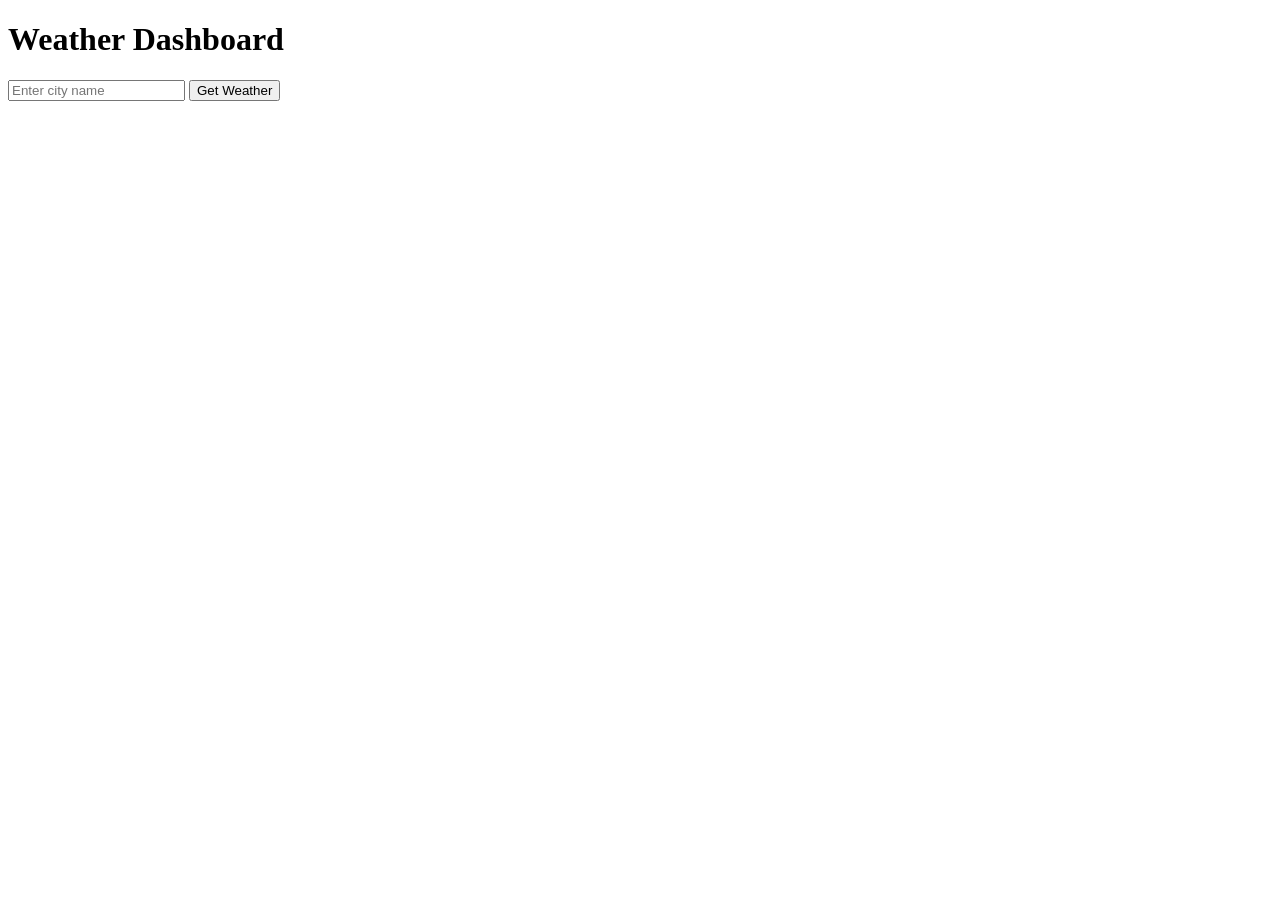
==== index.html @ 109c78dd "Create HTML file for weather dashboard" ====
<!DOCTYPE html>
<html lang="en">
<head>
    <meta charset="UTF-8">
    <meta name="viewport" content="width=device-width, initial-scale=1.0">
    <title>Weather Dashboard</title>
    <link rel="stylesheet" href="styles.css">
</head>
<body>
    <div class="container">
        <h1>Weather Dashboard</h1>
        <input type="text" id="city" placeholder="Enter city name">
        <button id="fetch-weather">Get Weather</button>
        <div id="weather-results"></div>
    </div>
    <script src="script.js"></script>
</body>
</html>
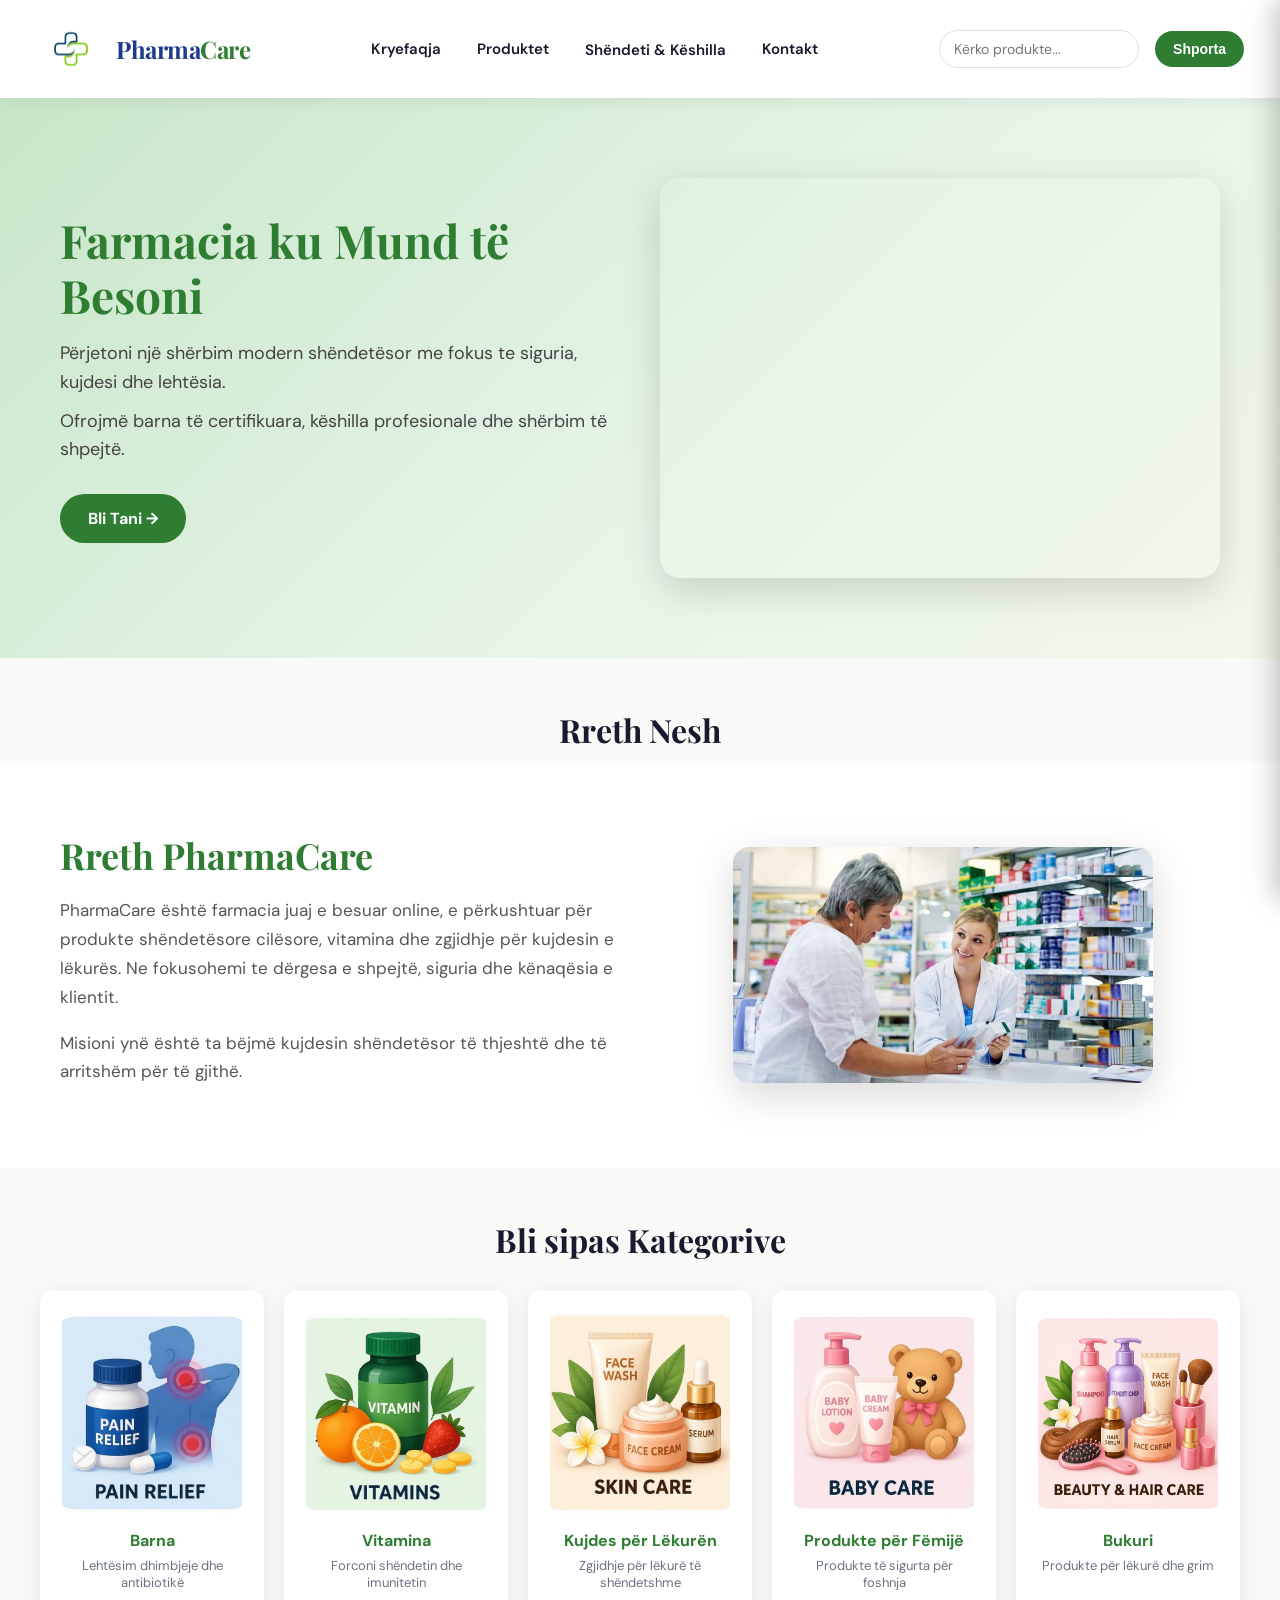
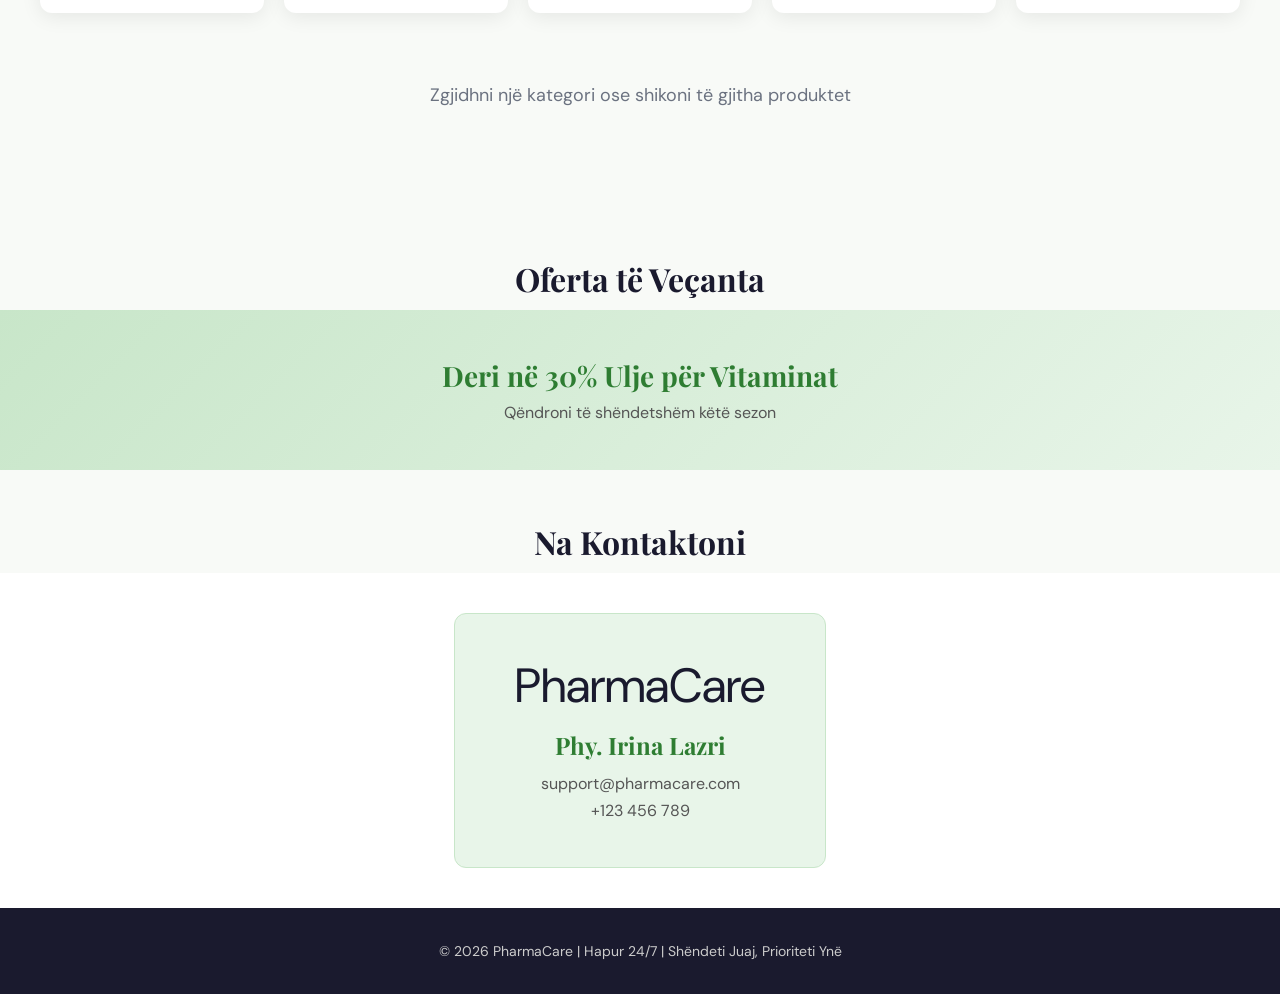
==== commit 9914499a: "Update website" ====
--- a/index.html
+++ b/index.html
@@ -1,18 +1,349 @@
 <!DOCTYPE html>
-<html lang="en">
+<html lang="sq">
+
 <head>
     <meta charset="UTF-8">
-    <meta name="viewport" content="width=device-width, initial-scale=1.0">
-    <title>Weather Dashboard</title>
-    <link rel="stylesheet" href="styles.css">
+    <title>PharmaCare</title>
+    <link rel="preconnect" href="https://fonts.googleapis.com">
+    <link
+        href="https://fonts.googleapis.com/css2?family=DM+Sans:wght@400;500;600;700&family=Playfair+Display:wght@700&display=swap"
+        rel="stylesheet">
+    <link rel="stylesheet" href="style.css">
 </head>
+
 <body>
-    <div class="container">
-        <h1>Weather Dashboard</h1>
-        <input type="text" id="city" placeholder="Enter city name">
-        <button id="fetch-weather">Get Weather</button>
-        <div id="weather-results"></div>
+    <header>
+        <div class="logo">
+            <img src="images/logo.jpeg" alt="Logoja PharmaCare">
+            <h1 class="logo-text">
+                <span class="blue">Pharma</span><span class="green">Care</span>
+            </h1>
+        </div>
+        <nav class="nav-center">
+            <a href="#" onclick="showHome()">Kryefaqja</a>
+            <a href="#" onclick="displayProducts(getProducts(), true)">Produktet</a>
+            <div class="dropdown">
+                <a href="#" onclick="toggleHealthMenu()">Shëndeti & Këshilla</a>
+                <div class="mega-menu" id="healthMenu">
+                    <div class="menu-left">
+                        <ul>
+                            <li onclick="showHealthInfo('asthma')">Astma & Alergjitë</li>
+                            <li onclick="showHealthInfo('cold')">Ftohja & Gripi</li>
+                            <li onclick="showHealthInfo('coronavirus')">Coronavirus</li>
+                            <li onclick="showHealthInfo('diabetes')">Diabeti</li>
+                            <li onclick="showHealthInfo('hair')">Kujdesi për Flokët</li>
+                            <li onclick="showHealthInfo('mens')">Shëndeti i Burrave</li>
+                            <li onclick="showHealthInfo('mother')">Nëna & Foshnja</li>
+                            <li onclick="showHealthInfo('doctor')">Këshilla Online nga Mjeku</li>
+                            <li onclick="showHealthInfo('oral')">Shëndeti Oral</li>
+                            <li onclick="showHealthInfo('pain')">Menaxhimi i Dhimbjes</li>
+                            <li onclick="showHealthInfo('skin')">Kujdesi për Lëkurën</li>
+                            <li onclick="showHealthInfo('smoking')">Ndalimi i Duhanit</li>
+                        </ul>
+                    </div>
+                    <div class="menu-right" id="healthInfoPanel">
+                        <h3>Shëndeti & Këshilla</h3>
+                        <p>Zgjidhni një kategori për të parë informacion dhe rekomandime.</p>
+                    </div>
+                </div>
+            </div>
+            <a href="#contact">Kontakt</a>
+        </nav>
+        <input type="text" id="search" placeholder="Kërko produkte..." oninput="searchProducts()">
+        <button class="cart-btn" onclick="toggleCart()">Shporta <span id="cartCount" class="cart-count">0</span></button>
+    </header>
+
+    <section class="hero">
+        <div class="hero-text">
+            <h2>Farmacia ku Mund të Besoni</h2>
+            <p>Përjetoni një shërbim modern shëndetësor me fokus te siguria, kujdesi dhe lehtësia.</p>
+            <p>Ofrojmë barna të certifikuara, këshilla profesionale dhe shërbim të shpejtë.</p>
+            <button class="cta-btn" onclick="displayProducts(getProducts(), true)">Bli Tani &rarr;</button>
+        </div>
+        <div class="hero-video">
+            <video autoplay muted loop>
+                <source src="images/pharmacy.mp4.mp4" type="video/mp4">
+                Shfletuesi juaj nuk e mbështet videon.
+            </video>
+        </div>
+    </section>
+
+    <h2 class="section-title">Rreth Nesh</h2>
+    <section class="about">
+        <div class="about-text">
+            <h2>Rreth PharmaCare</h2>
+            <p>PharmaCare është farmacia juaj e besuar online, e përkushtuar për produkte shëndetësore cilësore,
+                vitamina dhe zgjidhje për kujdesin e lëkurës. Ne fokusohemi te dërgesa e shpejtë, siguria dhe kënaqësia e klientit.</p>
+            <p>Misioni ynë është ta bëjmë kujdesin shëndetësor të thjeshtë dhe të arritshëm për të gjithë.</p>
+        </div>
+        <div class="about-image">
+            <img src="images/pharmacy-team.jpeg" alt="Ekipi i farmacisë">
+        </div>
+    </section>
+
+    <h2 class="section-title">Bli sipas Kategorive</h2>
+    <section class="categories">
+        <div class="card" onclick="filterCategory('Medicine')">
+            <img src="images/pain-relief1.jpeg" alt="Barna">
+            <h3>Barna</h3>
+            <p>Lehtësim dhimbjeje dhe antibiotikë</p>
+        </div>
+        <div class="card" onclick="filterCategory('Vitamins')">
+            <img src="images/vitamins.jpeg" alt="Vitamins">
+            <h3>Vitamina</h3>
+            <p>Forconi shëndetin dhe imunitetin</p>
+        </div>
+        <div class="card" onclick="filterCategory('Skincare')">
+            <img src="images/Skincare.jpeg" alt="Kujdes për lëkurën">
+            <h3>Kujdes për Lëkurën</h3>
+            <p>Zgjidhje për lëkurë të shëndetshme</p>
+        </div>
+        <div class="card" onclick="filterCategory('Baby Products')">
+            <img src="images/baby-care.jpeg" alt="Produkte për fëmijë">
+            <h3>Produkte për Fëmijë</h3>
+            <p>Produkte të sigurta për foshnja</p>
+        </div>
+        <div class="card" onclick="filterCategory('Beauty & Hair Care')">
+            <img src="images/beauty.jpeg" alt="Bukuri">
+            <h3>Bukuri</h3>
+            <p>Produkte për lëkurë dhe grim</p>
+        </div>
+    </section>
+
+    <p id="emptyMsg">Zgjidhni një kategori ose shikoni të gjitha produktet</p>
+    <section class="products" id="productList"></section>
+
+    <h2 class="section-title">Oferta të Veçanta</h2>
+    <section class="slider">
+        <div class="slide active">
+            <h2>Deri në 30% Ulje për Vitaminat</h2>
+            <p>Qëndroni të shëndetshëm këtë sezon</p>
+        </div>
+        <div class="slide">
+            <h2>Produktet Kryesore për Lëkurën</h2>
+            <p>Ndihuni mirë me vetëbesim</p>
+        </div>
+        <div class="slide">
+            <h2>Farmaci me Dërgesë të Shpejtë</h2>
+            <p>Dërgohet deri në derën tuaj</p>
+        </div>
+    </section>
+
+    <div class="cart" id="cartBox">
+        <button class="close-cart" onclick="toggleCart()">x</button>
+        <h3>Shporta Juaj</h3>
+        <ul id="cartItems"></ul>
+        <div class="cart-footer">
+            <p class="cart-total">Totali: &euro;<span id="total">0.00</span></p>
+            <button class="checkout-btn" onclick="showPayment()">Vazhdo me Pagesën &rarr;</button>
+        </div>
     </div>
+
+    <div class="modal-overlay" id="paymentOverlay" onclick="closePayment()"></div>
+    <div class="payment" id="paymentBox">
+        <div class="checkout-steps">
+            <div class="step active" id="stepDot1">
+                <span class="step-num">1</span>
+                <span class="step-label">Të Dhënat Tuaja</span>
+            </div>
+            <div class="step-line"></div>
+            <div class="step" id="stepDot2">
+                <span class="step-num">2</span>
+                <span class="step-label">Pagesa</span>
+            </div>
+        </div>
+
+        <div id="checkoutStep1">
+            <h3>Të Dhënat Tuaja</h3>
+            <div class="checkout-row">
+                <div class="checkout-field">
+                    <label>Emri *</label>
+                    <input type="text" id="userFirstName" placeholder="p.sh. Anna">
+                </div>
+                <div class="checkout-field">
+                    <label>Mbiemri *</label>
+                    <input type="text" id="userLastName" placeholder="p.sh. Smith">
+                </div>
+            </div>
+            <div class="checkout-field">
+                <label>Email *</label>
+                <input type="email" id="userEmail" placeholder="anna@email.com">
+            </div>
+            <div class="checkout-field">
+                <label>Telefoni *</label>
+                <input type="tel" id="userPhone" placeholder="+355 69 123 4567">
+            </div>
+            <div class="checkout-field">
+                <label>Adresa e Dërgesës *</label>
+                <input type="text" id="userAddress" placeholder="Rruga, qyteti, kodi postar">
+            </div>
+            <div class="checkout-summary" id="orderSummaryBox"></div>
+            <button class="pay-btn" onclick="goToStep2()">Vazhdo te Pagesa</button>
+            <button class="cancel-btn" onclick="closePayment()">Anulo</button>
+        </div>
+
+        <div id="checkoutStep2" style="display:none">
+            <h3>Pagesë me Kartë</h3>
+            <p class="step-greeting">Po paguani si: <strong id="greetingName"></strong></p>
+            <div class="checkout-field">
+                <label>Numri i Kartës *</label>
+                <input type="text" id="cardNumber" placeholder="1234 5678 9012 3456" maxlength="19">
+            </div>
+            <div class="checkout-field">
+                <label>Emri në Kartë *</label>
+                <input type="text" id="cardName" placeholder="Emri në kartë">
+            </div>
+            <div class="checkout-row">
+                <div class="checkout-field">
+                    <label>Skadimi *</label>
+                    <input type="text" id="cardExpiry" placeholder="MM/YY" maxlength="5">
+                </div>
+                <div class="checkout-field">
+                    <label>CVV *</label>
+                    <input type="text" id="cardCvv" placeholder="123" maxlength="3">
+                </div>
+            </div>
+            <button class="pay-btn" onclick="payNow()">Paguaj Tani</button>
+            <button class="cancel-btn" onclick="goBackToStep1()">Kthehu</button>
+        </div>
+    </div>
+
+    <div class="modal-overlay" id="adminOverlay" onclick="closeAdminPanel()"></div>
+    <div class="admin-login" id="adminLoginBox">
+        <div class="admin-login-header">
+            <h2>Hyrja e Adminit</h2>
+            <button class="close-admin" onclick="closeAdminLogin()">x</button>
+        </div>
+        <div class="admin-login-body">
+            <p class="admin-login-subtitle">Hyni për të menaxhuar produktet dhe porositë.</p>
+            <div class="admin-login-field">
+                <label>Emri i përdoruesit</label>
+                <input type="text" id="adminUsername" placeholder="admin" autocomplete="username">
+            </div>
+            <div class="admin-login-field">
+                <label>Fjalëkalimi</label>
+                <input type="password" id="adminPassword" placeholder="Shkruani fjalëkalimin" autocomplete="current-password">
+            </div>
+            <button class="admin-login-btn" onclick="loginAdmin()">Hyr</button>
+            <div id="adminLoginMsg" class="admin-login-msg"></div>
+        </div>
+    </div>
+
+    <div class="admin-panel" id="adminPanel">
+        <div class="admin-header">
+            <h2>Paneli i Adminit</h2>
+            <div class="admin-header-actions">
+                <button class="logout-admin" onclick="logoutAdmin()">Dil</button>
+                <button class="close-admin" onclick="closeAdminPanel()">x</button>
+            </div>
+        </div>
+
+        <div class="admin-tabs">
+            <button class="tab-btn active" onclick="switchTab('add')">Shto Produkt</button>
+            <button class="tab-btn" onclick="switchTab('manage')">Menaxho Produktet</button>
+            <button class="tab-btn" onclick="switchTab('orders')">Porositë</button>
+        </div>
+
+        <div class="admin-tab" id="tab-add">
+            <h3 id="formTitle">Shto Produkt të Ri</h3>
+            <input type="hidden" id="editId">
+            <input type="hidden" id="currentAdminImg">
+            <div class="form-grid">
+                <div class="form-group">
+                    <label>Emri i Produktit *</label>
+                    <input type="text" id="adminName" placeholder="p.sh. Vitamin D3">
+                </div>
+                <div class="form-group">
+                    <label>Çmimi (&euro;) *</label>
+                    <input type="number" id="adminPrice" placeholder="p.sh. 12" min="0" step="0.01">
+                </div>
+                <div class="form-group">
+                    <label>Kategoria *</label>
+                    <select id="adminCategory">
+                        <option value="">Zgjidh kategorinë</option>
+                        <option value="Medicine">Barna</option>
+                        <option value="Vitamins">Vitamina</option>
+                        <option value="Skincare">Kujdes për Lëkurën</option>
+                        <option value="Baby Products">Produkte për Fëmijë</option>
+                        <option value="Beauty & Hair Care">Bukuri & Kujdes për Flokët</option>
+                    </select>
+                </div>
+                <div class="form-group">
+                    <label>Imazhi i Produktit</label>
+                    <input type="file" id="adminImg" accept="image/jpeg,image/png,image/webp">
+                    <small id="adminImgCurrent" class="admin-image-current"></small>
+                </div>
+                <div class="form-group checkbox-group">
+                    <label>
+                        <input type="checkbox" id="adminDiscount"> Në Ofertë / Ulje
+                    </label>
+                </div>
+            </div>
+            <div class="form-actions">
+                <button class="save-btn" onclick="saveProduct()">Ruaj Produktin</button>
+                <button class="reset-btn" onclick="resetForm()">Pastro</button>
+            </div>
+            <div id="adminMsg" class="admin-msg"></div>
+        </div>
+
+        <div class="admin-tab hidden" id="tab-manage">
+            <div class="manage-header">
+                <h3>Të Gjitha Produktet <span id="productCount" class="badge-count">0</span></h3>
+                <input type="text" id="adminSearch" placeholder="Filtro produktet..." oninput="renderAdminTable()">
+            </div>
+            <div class="table-wrapper">
+                <table class="admin-table">
+                    <thead>
+                        <tr>
+                            <th>ID</th>
+                            <th>Emri</th>
+                            <th>Kategoria</th>
+                            <th>Çmimi</th>
+                            <th>Oferta</th>
+                            <th>Veprime</th>
+                        </tr>
+                    </thead>
+                    <tbody id="adminTableBody"></tbody>
+                </table>
+            </div>
+        </div>
+
+        <div class="admin-tab hidden" id="tab-orders">
+            <div class="manage-header">
+                <h3>Porositë e Klientëve <span id="ordersCount" class="badge-count">0</span></h3>
+                <button class="cancel-btn" onclick="clearAllOrders()" style="font-size:13px;padding:7px 14px;">Fshi të Gjitha</button>
+            </div>
+            <div id="ordersList"></div>
+        </div>
+    </div>
+
+    <h2 class="section-title">Na Kontaktoni</h2>
+    <section id="contact" class="contact-section">
+        <div class="contact-card">
+            <div class="contact-icon">PharmaCare</div>
+            <h2>Phy. Irina Lazri</h2>
+            <p>support@pharmacare.com</p>
+            <p>+123 456 789</p>
+        </div>
+    </section>
+
+    <footer>
+        <p>&copy; 2026 PharmaCare | Hapur 24/7 | Shëndeti Juaj, Prioriteti Ynë</p>
+    </footer>
+
+    <script src="https://cdnjs.cloudflare.com/ajax/libs/jquery/3.7.1/jquery.min.js"></script>
+    <script src="js/classes/config.js"></script>
+    <script src="js/classes/StorageService.js"></script>
+    <script src="js/classes/Toast.js"></script>
+    <script src="js/classes/ProductService.js"></script>
+    <script src="js/classes/ProductView.js"></script>
+    <script src="js/classes/CartService.js"></script>
+    <script src="js/classes/CheckoutController.js"></script>
+    <script src="js/classes/HealthAdviceController.js"></script>
+    <script src="js/classes/SliderController.js"></script>
+    <script src="js/classes/AdminController.js"></script>
+    <script src="js/classes/PharmaCareApp.js"></script>
     <script src="script.js"></script>
 </body>
-</html>+
+</html>
--- a/style.css
+++ b/style.css
@@ -0,0 +1,21 @@
+﻿@import url('css/base.css');
+@import url('css/header.css');
+@import url('css/hero.css');
+@import url('css/about.css');
+@import url('css/section-title.css');
+@import url('css/categories.css');
+@import url('css/products.css');
+@import url('css/slider.css');
+@import url('css/cart.css');
+@import url('css/health-menu.css');
+@import url('css/checkout-modal.css');
+@import url('css/admin-panel.css');
+@import url('css/admin-table.css');
+@import url('css/contact.css');
+@import url('css/footer.css');
+@import url('css/toast.css');
+@import url('css/responsive.css');
+@import url('css/checkout-steps.css');
+@import url('css/order-summary-box-inside-step-1.css');
+@import url('css/admin-orders.css');
+@import url('css/admin-login.css');
